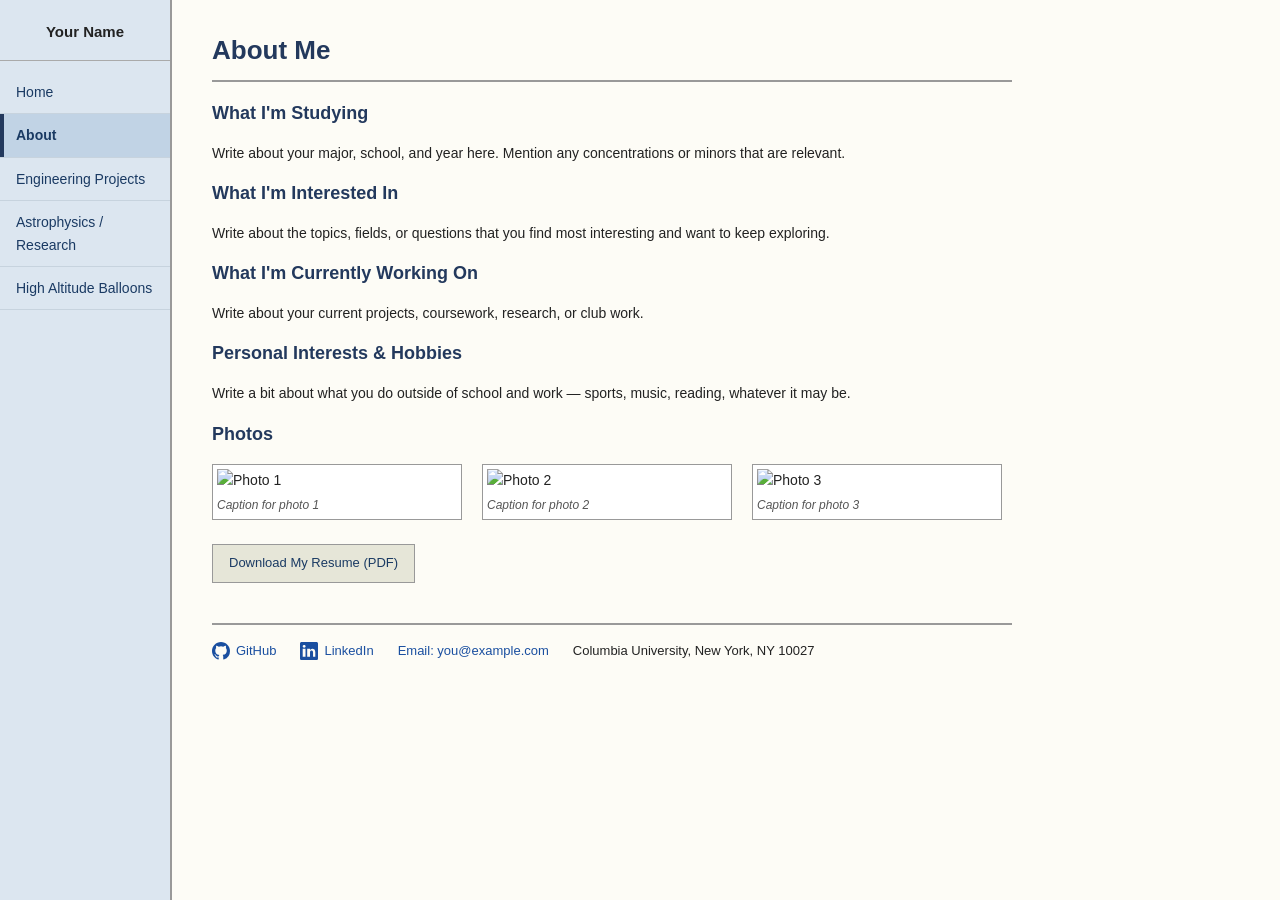
==== about.html @ 8f31b930 "Add files via upload" ====
<!DOCTYPE html>
<html lang="en">
<head>
<meta charset="UTF-8">
<meta name="viewport" content="width=device-width, initial-scale=1.0">
<title>About - Your Name</title>
<link rel="stylesheet" href="style.css">
</head>
<body>
<div class="page">

  <nav class="sidebar">
    <div class="sidebar-title">Your Name</div>
    <ul>
      <li><a href="index.html">Home</a></li>
      <li><a href="about.html" class="current">About</a></li>
      <li><a href="engineering.html">Engineering Projects</a></li>
      <li><a href="astrophysics.html">Astrophysics / Research</a></li>
      <li><a href="balloons.html">High Altitude Balloons</a></li>
    </ul>
  </nav>

  <main class="content">

    <h1>About Me</h1>

    <h2>What I'm Studying</h2>
    <p>
      Write about your major, school, and year here. Mention any concentrations
      or minors that are relevant.
    </p>

    <h2>What I'm Interested In</h2>
    <p>
      Write about the topics, fields, or questions that you find most interesting
      and want to keep exploring.
    </p>

    <h2>What I'm Currently Working On</h2>
    <p>
      Write about your current projects, coursework, research, or club work.
    </p>

    <h2>Personal Interests &amp; Hobbies</h2>
    <p>
      Write a bit about what you do outside of school and work — sports, music,
      reading, whatever it may be.
    </p>

    <h2>Photos</h2>
    <div class="photo-row">
      <figure class="photo">
        <img src="images/about1.png" alt="Photo 1" width="240">
        <figcaption class="caption">Caption for photo 1</figcaption>
      </figure>
      <figure class="photo">
        <img src="images/about2.png" alt="Photo 2" width="240">
        <figcaption class="caption">Caption for photo 2</figcaption>
      </figure>
      <figure class="photo">
        <img src="images/about3.png" alt="Photo 3" width="240">
        <figcaption class="caption">Caption for photo 3</figcaption>
      </figure>
    </div>

    <p>
      <a class="button" href="pdfs/resume.pdf" target="_blank" rel="noopener">Download My Resume (PDF)</a>
    </p>

    <footer class="contact-bar">
      <a href="https://github.com/yourusername" target="_blank" rel="noopener">
        <svg viewBox="0 0 16 16" aria-hidden="true"><path d="M8 0C3.58 0 0 3.58 0 8c0 3.54 2.29 6.53 5.47 7.59.4.07.55-.17.55-.38
        0-.19-.01-.82-.01-1.49-2.01.37-2.53-.49-2.69-.94-.09-.23-.48-.94-.82-1.13-.28-.15-.68-.52-.01-.53.63-.01 1.08.58
        1.23.82.72 1.21 1.87.87 2.33.66.07-.52.28-.87.51-1.07-1.78-.2-3.64-.89-3.64-3.95
        0-.87.31-1.59.82-2.15-.08-.2-.36-1.02.08-2.12 0 0 .67-.21 2.2.82a7.6 7.6 0 0 1 4 0c1.53-1.04 2.2-.82
        2.2-.82.44 1.1.16 1.92.08 2.12.51.56.82 1.27.82 2.15 0 3.07-1.87 3.75-3.65 3.95.29.25.54.73.54 1.48
        0 1.07-.01 1.93-.01 2.2 0 .21.15.46.55.38A8.01 8.01 0 0 0 16 8c0-4.42-3.58-8-8-8Z"/></svg>
        GitHub
      </a>
      <a href="https://linkedin.com/in/yourusername" target="_blank" rel="noopener">
        <svg viewBox="0 0 16 16" aria-hidden="true"><path d="M0 1.4C0 .6.6 0 1.5 0h13C15.4 0 16 .6 16 1.4v13.2c0 .8-.6
        1.4-1.5 1.4h-13C.6 16 0 15.4 0 14.6zM4.9 6.1H2.4V13h2.5zM3.7 5C4.5 5 5 4.5 5 3.8 5 3.1 4.5 2.6 3.7 2.6c-.8
        0-1.3.5-1.3 1.2 0 .7.5 1.2 1.3 1.2zM13.6 13V9.1c0-2.1-1.1-3.1-2.6-3.1-1.2 0-1.8.7-2.1
        1.2V6.1H6.4c0 .1 0 6 0 6.9h2.5V9.1c0-.2 0-.4.1-.6.2-.4.6-.9 1.3-.9.9 0 1.3.7 1.3 1.7V13z"/></svg>
        LinkedIn
      </a>
      <a href="mailto:you@example.com">Email: you@example.com</a>
      <span>Columbia University, New York, NY 10027</span>
    </footer>

  </main>
</div>
</body>
</html>
---- style.css ----
/* ---------------------------------------------------
   Basic page setup
--------------------------------------------------- */
body {
  margin: 0;
  background: #fdfcf6;
  color: #222222;
  font-family: Verdana, Geneva, Tahoma, sans-serif;
  font-size: 14px;
  line-height: 1.6;
}

h1, h2, h3 {
  font-family: Verdana, Geneva, Tahoma, sans-serif;
  color: #23395d;
}

h1 {
  font-size: 26px;
  border-bottom: 2px solid #999999;
  padding-bottom: 8px;
  margin-top: 0;
}

h2 {
  font-size: 18px;
  margin-bottom: 6px;
}

a {
  color: #1a4fa0;
  text-decoration: underline;
}

a:hover {
  color: #a03d1a;
}

hr {
  border: none;
  border-top: 1px solid #bbbbbb;
  margin: 30px 0;
}

/* ---------------------------------------------------
   Page layout: sidebar + content
--------------------------------------------------- */
.page {
  display: flex;
  min-height: 100vh;
}

.sidebar {
  width: 170px;
  flex-shrink: 0;
  background: #dce6f0;
  border-right: 2px solid #999999;
  padding: 20px 0;
}

.sidebar-title {
  font-weight: bold;
  font-size: 15px;
  text-align: center;
  padding: 0 10px 16px;
  border-bottom: 1px solid #aaaaaa;
  margin-bottom: 10px;
}

.sidebar ul {
  list-style: none;
  margin: 0;
  padding: 0;
}

.sidebar li {
  border-bottom: 1px solid #c7d3de;
}

.sidebar a {
  display: block;
  padding: 10px 16px;
  text-decoration: none;
  color: #1a3a63;
}

.sidebar a:hover {
  color: #a03d1a;
  background: #cddcea;
}

.sidebar a.current {
  font-weight: bold;
  background: #c1d3e5;
  border-left: 4px solid #23395d;
  padding-left: 12px;
}

.content {
  flex-grow: 1;
  padding: 30px 40px 50px;
  max-width: 800px;
}

/* ---------------------------------------------------
   Photos
--------------------------------------------------- */
.photo {
  border: 1px solid #999999;
  background: #ffffff;
  padding: 4px;
  display: inline-block;
}

.photo img {
  display: block;
  max-width: 100%;
  height: auto;
}

.caption {
  font-size: 12px;
  font-style: italic;
  color: #555555;
  margin: 4px 0 0;
}

.photo-row {
  display: flex;
  gap: 20px;
  flex-wrap: wrap;
  margin: 16px 0;
}

.photo-row figure {
  margin: 0;
}

/* floated photos for the balloons page, text wraps around */
figure.float-left {
  float: left;
  margin: 4px 18px 12px 0;
}

figure.float-right {
  float: right;
  margin: 4px 0 12px 18px;
}

.clear {
  clear: both;
}

/* ---------------------------------------------------
   Home page
--------------------------------------------------- */
.big-name {
  font-size: 44px;
  margin: 10px 0 4px;
  border-bottom: none;
  color: #23395d;
}

.titles {
  font-size: 15px;
  color: #444444;
  margin: 0 0 24px;
}

.home-layout {
  display: flex;
  gap: 30px;
  align-items: flex-start;
  flex-wrap: wrap;
}

.home-text {
  flex: 1;
  min-width: 260px;
}

.home-links {
  padding-left: 20px;
}

.home-links li {
  margin-bottom: 6px;
}

/* ---------------------------------------------------
   Contact bar (home + about page footer)
--------------------------------------------------- */
.contact-bar {
  margin-top: 40px;
  padding-top: 16px;
  border-top: 2px solid #999999;
  display: flex;
  align-items: center;
  gap: 24px;
  flex-wrap: wrap;
  font-size: 13px;
}

.contact-bar a {
  display: inline-flex;
  align-items: center;
  gap: 6px;
  text-decoration: none;
  color: #1a4fa0;
}

.contact-bar a:hover {
  color: #a03d1a;
}

.contact-bar svg {
  width: 18px;
  height: 18px;
  fill: #1a4fa0;
}

.contact-bar a:hover svg {
  fill: #a03d1a;
}

/* ---------------------------------------------------
   Buttons (resume download, etc.)
--------------------------------------------------- */
.button {
  display: inline-block;
  margin-top: 8px;
  padding: 8px 16px;
  background: #e6e6d8;
  border: 1px solid #999999;
  color: #1a3a63;
  text-decoration: none;
  font-size: 13px;
}

.button:hover {
  color: #a03d1a;
  border-color: #a03d1a;
}

/* ---------------------------------------------------
   Project / research sections
--------------------------------------------------- */
.project {
  margin-bottom: 10px;
}

.skills {
  font-style: italic;
  color: #555555;
  margin-top: -4px;
  margin-bottom: 12px;
  font-size: 13px;
}

.pdf-embed {
  width: 100%;
  height: 500px;
  border: 1px solid #999999;
  margin-top: 8px;
}

/* ---------------------------------------------------
   Balloons page term sections
--------------------------------------------------- */
.term-section {
  margin-bottom: 20px;
}

/* ---------------------------------------------------
   Small screens
--------------------------------------------------- */
@media (max-width: 640px) {
  .page {
    flex-direction: column;
  }

  .sidebar {
    width: auto;
    border-right: none;
    border-bottom: 2px solid #999999;
  }

  .content {
    padding: 20px;
  }

  figure.float-left,
  figure.float-right {
    float: none;
    margin: 0 0 12px;
  }
}
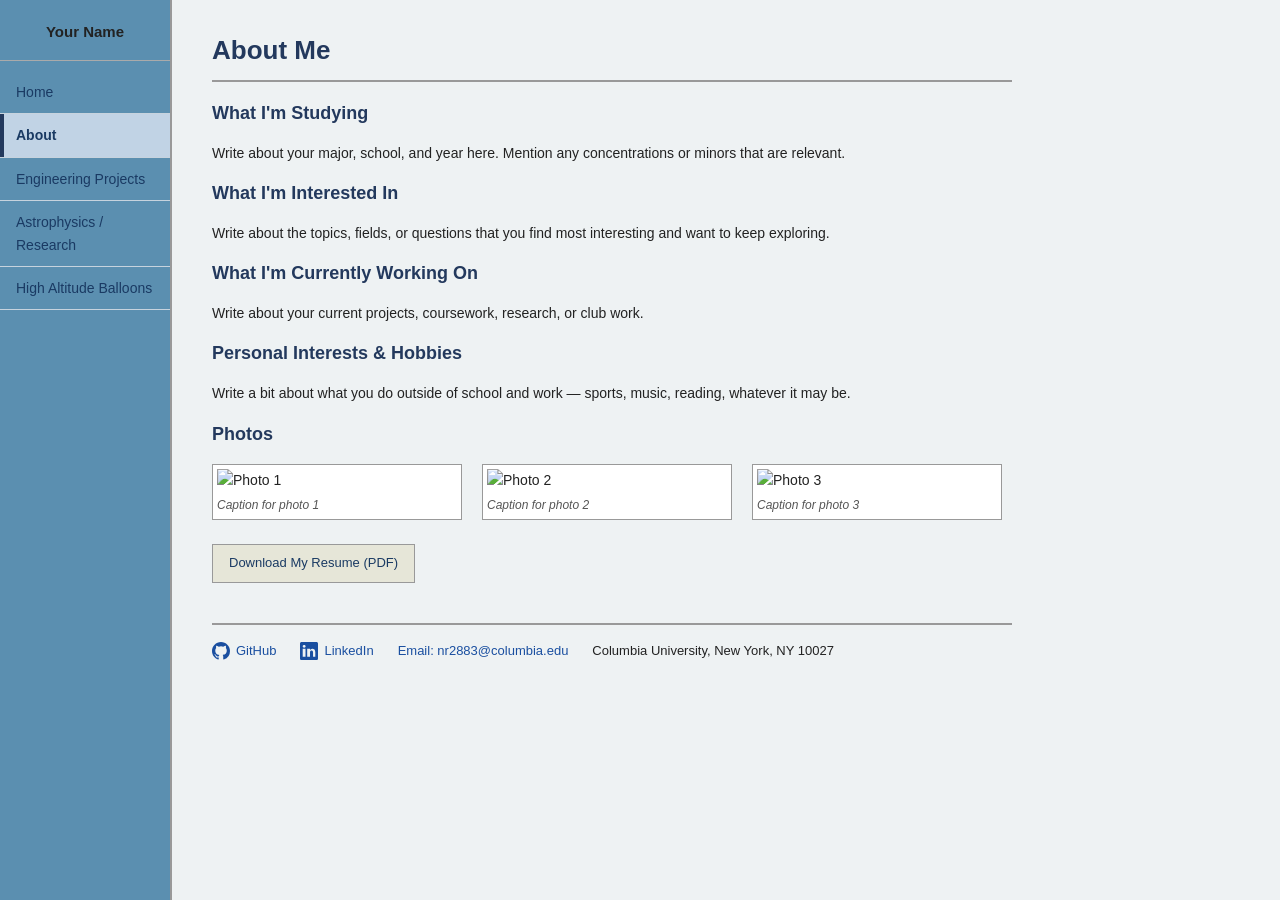
==== commit 4c7cc237: "Update about.html" ====
--- a/about.html
+++ b/about.html
@@ -68,7 +68,7 @@
     </p>
 
     <footer class="contact-bar">
-      <a href="https://github.com/yourusername" target="_blank" rel="noopener">
+      <a href="https://github.com/NathanielRodgers" target="_blank" rel="noopener">
         <svg viewBox="0 0 16 16" aria-hidden="true"><path d="M8 0C3.58 0 0 3.58 0 8c0 3.54 2.29 6.53 5.47 7.59.4.07.55-.17.55-.38
         0-.19-.01-.82-.01-1.49-2.01.37-2.53-.49-2.69-.94-.09-.23-.48-.94-.82-1.13-.28-.15-.68-.52-.01-.53.63-.01 1.08.58
         1.23.82.72 1.21 1.87.87 2.33.66.07-.52.28-.87.51-1.07-1.78-.2-3.64-.89-3.64-3.95
@@ -77,14 +77,14 @@
         0 1.07-.01 1.93-.01 2.2 0 .21.15.46.55.38A8.01 8.01 0 0 0 16 8c0-4.42-3.58-8-8-8Z"/></svg>
         GitHub
       </a>
-      <a href="https://linkedin.com/in/yourusername" target="_blank" rel="noopener">
+      <a href="https://www.linkedin.com/in/nathaniel-rodgers/" target="_blank" rel="noopener">
         <svg viewBox="0 0 16 16" aria-hidden="true"><path d="M0 1.4C0 .6.6 0 1.5 0h13C15.4 0 16 .6 16 1.4v13.2c0 .8-.6
         1.4-1.5 1.4h-13C.6 16 0 15.4 0 14.6zM4.9 6.1H2.4V13h2.5zM3.7 5C4.5 5 5 4.5 5 3.8 5 3.1 4.5 2.6 3.7 2.6c-.8
         0-1.3.5-1.3 1.2 0 .7.5 1.2 1.3 1.2zM13.6 13V9.1c0-2.1-1.1-3.1-2.6-3.1-1.2 0-1.8.7-2.1
         1.2V6.1H6.4c0 .1 0 6 0 6.9h2.5V9.1c0-.2 0-.4.1-.6.2-.4.6-.9 1.3-.9.9 0 1.3.7 1.3 1.7V13z"/></svg>
         LinkedIn
       </a>
-      <a href="mailto:you@example.com">Email: you@example.com</a>
+      <a href="mailto:nr2883@columbia.edu">Email: nr2883@columbia.edu</a>
       <span>Columbia University, New York, NY 10027</span>
     </footer>
 
--- a/style.css
+++ b/style.css
@@ -3,7 +3,7 @@
 --------------------------------------------------- */
 body {
   margin: 0;
-  background: #fdfcf6;
+  background: #eef2f3;
   color: #222222;
   font-family: Verdana, Geneva, Tahoma, sans-serif;
   font-size: 14px;
@@ -53,7 +53,7 @@
 .sidebar {
   width: 170px;
   flex-shrink: 0;
-  background: #dce6f0;
+  background: #5b8fb0;;
   border-right: 2px solid #999999;
   padding: 20px 0;
 }
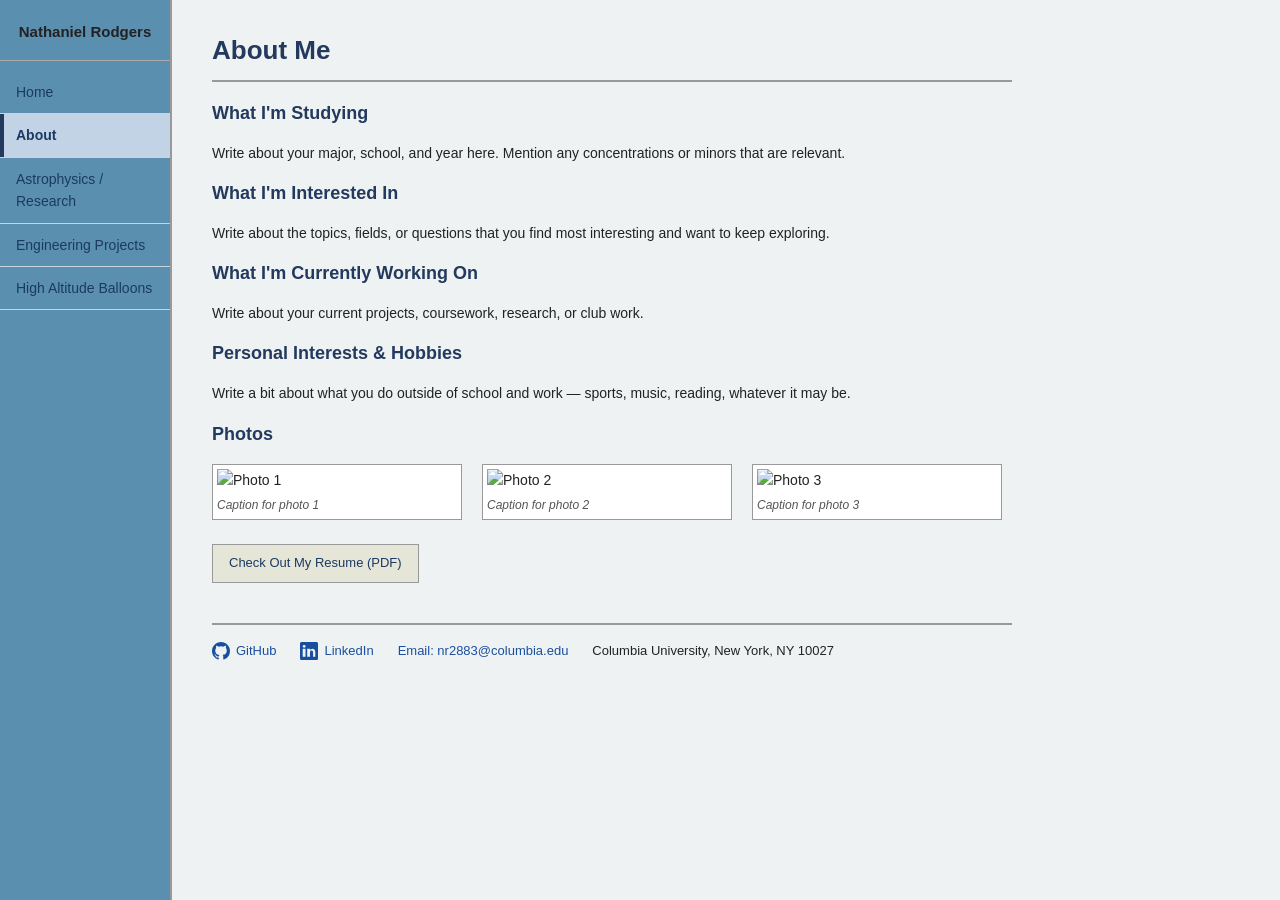
==== commit 42b9d465: "Update about.html" ====
--- a/about.html
+++ b/about.html
@@ -3,19 +3,19 @@
 <head>
 <meta charset="UTF-8">
 <meta name="viewport" content="width=device-width, initial-scale=1.0">
-<title>About - Your Name</title>
+<title>About - Nathaniel Rodgers</title>
 <link rel="stylesheet" href="style.css">
 </head>
 <body>
 <div class="page">
 
   <nav class="sidebar">
-    <div class="sidebar-title">Your Name</div>
+    <div class="sidebar-title">Nathaniel Rodgers</div>
     <ul>
       <li><a href="index.html">Home</a></li>
       <li><a href="about.html" class="current">About</a></li>
+      <li><a href="astrophysics.html">Astrophysics / Research</a></li>
       <li><a href="engineering.html">Engineering Projects</a></li>
-      <li><a href="astrophysics.html">Astrophysics / Research</a></li>
       <li><a href="balloons.html">High Altitude Balloons</a></li>
     </ul>
   </nav>
@@ -64,7 +64,7 @@
     </div>
 
     <p>
-      <a class="button" href="pdfs/resume.pdf" target="_blank" rel="noopener">Download My Resume (PDF)</a>
+      <a class="button" href="pdfs/resume.pdf" target="_blank" rel="noopener">Check Out My Resume (PDF)</a>
     </p>
 
     <footer class="contact-bar">
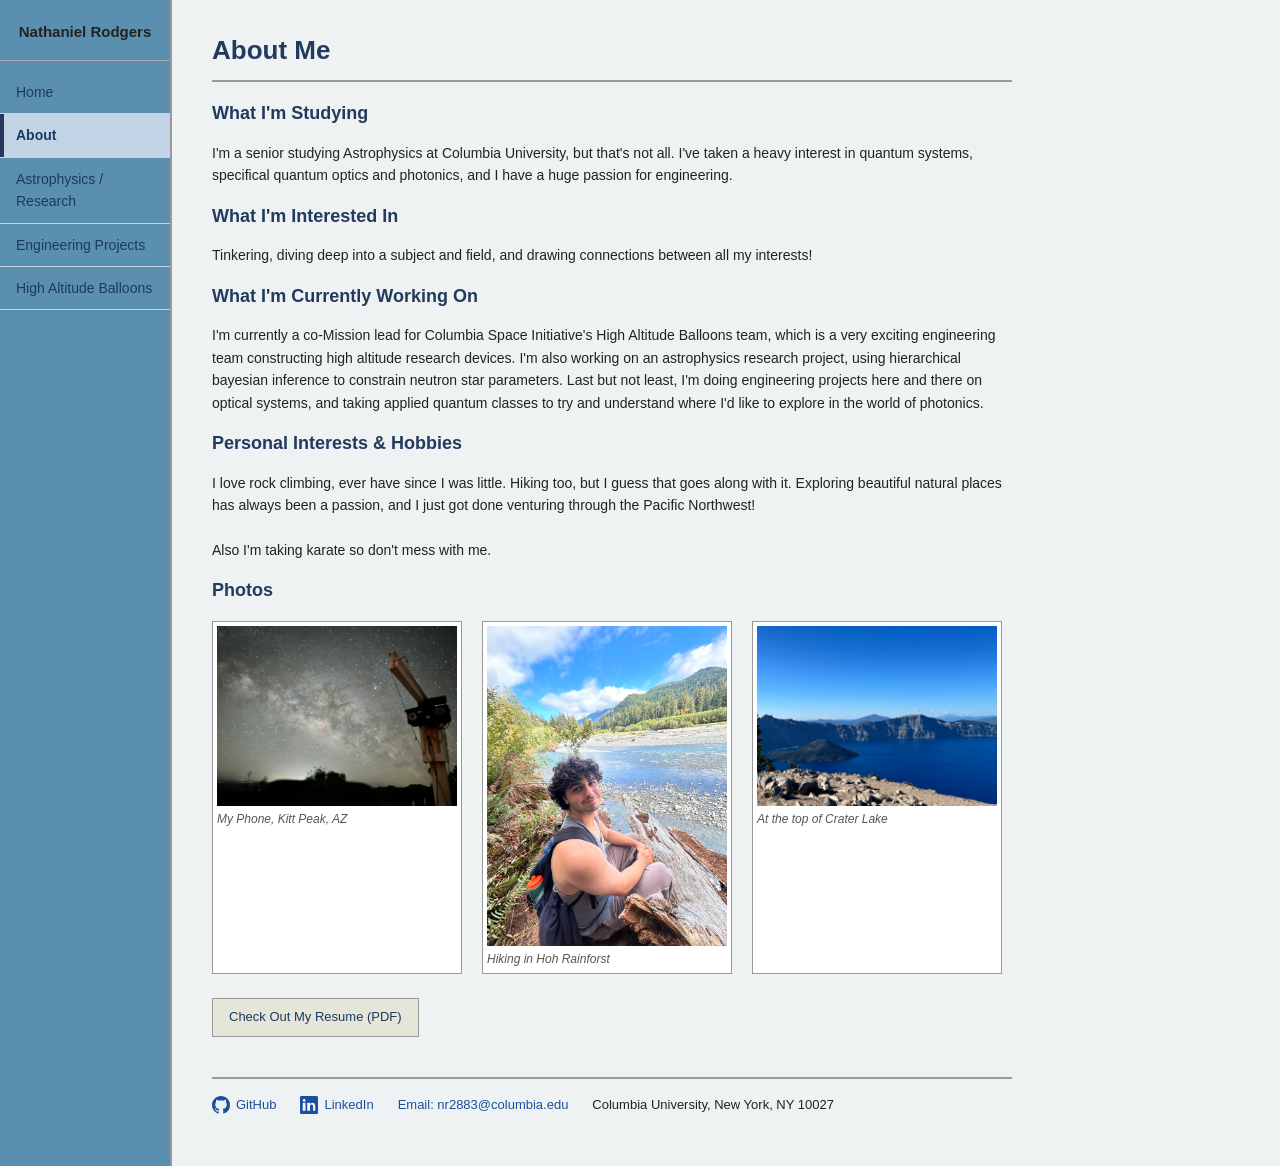
==== commit 44d15f50: "about section complete" ====
--- a/about.html
+++ b/about.html
@@ -3,7 +3,7 @@
 <head>
 <meta charset="UTF-8">
 <meta name="viewport" content="width=device-width, initial-scale=1.0">
-<title>About - Nathaniel Rodgers</title>
+<title>Nathaniel Rodgers - About</title>
 <link rel="stylesheet" href="style.css">
 </head>
 <body>
@@ -26,40 +26,44 @@
 
     <h2>What I'm Studying</h2>
     <p>
-      Write about your major, school, and year here. Mention any concentrations
-      or minors that are relevant.
+      I'm a senior studying Astrophysics at Columbia University, but that's not all. I've taken a heavy interest
+      in quantum systems, specifical quantum optics and photonics, and I have a huge passion for engineering.
     </p>
 
     <h2>What I'm Interested In</h2>
     <p>
-      Write about the topics, fields, or questions that you find most interesting
-      and want to keep exploring.
+      Tinkering, diving deep into a subject and field, and drawing connections between all my interests!
     </p>
 
     <h2>What I'm Currently Working On</h2>
     <p>
-      Write about your current projects, coursework, research, or club work.
+      I'm currently a co-Mission lead for Columbia Space Initiative's High Altitude Balloons team, which is a very exciting
+      engineering team constructing high altitude research devices. I'm also working on an astrophysics research project,
+      using hierarchical bayesian inference to constrain neutron star parameters. Last but not least, I'm doing engineering
+      projects here and there on optical systems, and taking applied quantum classes to try and understand where I'd like to 
+      explore in the world of photonics. 
     </p>
 
     <h2>Personal Interests &amp; Hobbies</h2>
     <p>
-      Write a bit about what you do outside of school and work — sports, music,
-      reading, whatever it may be.
+      I love rock climbing, ever have since I was little. Hiking too, but I guess that goes along with it. Exploring beautiful
+      natural places has always been a passion, and I just got done venturing through the Pacific Northwest!<br><br>Also I'm taking
+      karate so don't mess with me.
     </p>
 
     <h2>Photos</h2>
     <div class="photo-row">
       <figure class="photo">
-        <img src="images/about1.png" alt="Photo 1" width="240">
-        <figcaption class="caption">Caption for photo 1</figcaption>
+        <img src="photos/about/milky_way.jpg" alt="milky way" width="240">
+        <figcaption class="caption">My Phone, Kitt Peak, AZ</figcaption>
       </figure>
       <figure class="photo">
-        <img src="images/about2.png" alt="Photo 2" width="240">
-        <figcaption class="caption">Caption for photo 2</figcaption>
+        <img src="photos/about/river_me.jpg" alt="picture of me on river" width="240">
+        <figcaption class="caption">Hiking in Hoh Rainforst</figcaption>
       </figure>
       <figure class="photo">
-        <img src="images/about3.png" alt="Photo 3" width="240">
-        <figcaption class="caption">Caption for photo 3</figcaption>
+        <img src="photos/about/crater_lake.jpg" alt="crater lake" width="240">
+        <figcaption class="caption">At the top of Crater Lake</figcaption>
       </figure>
     </div>
 
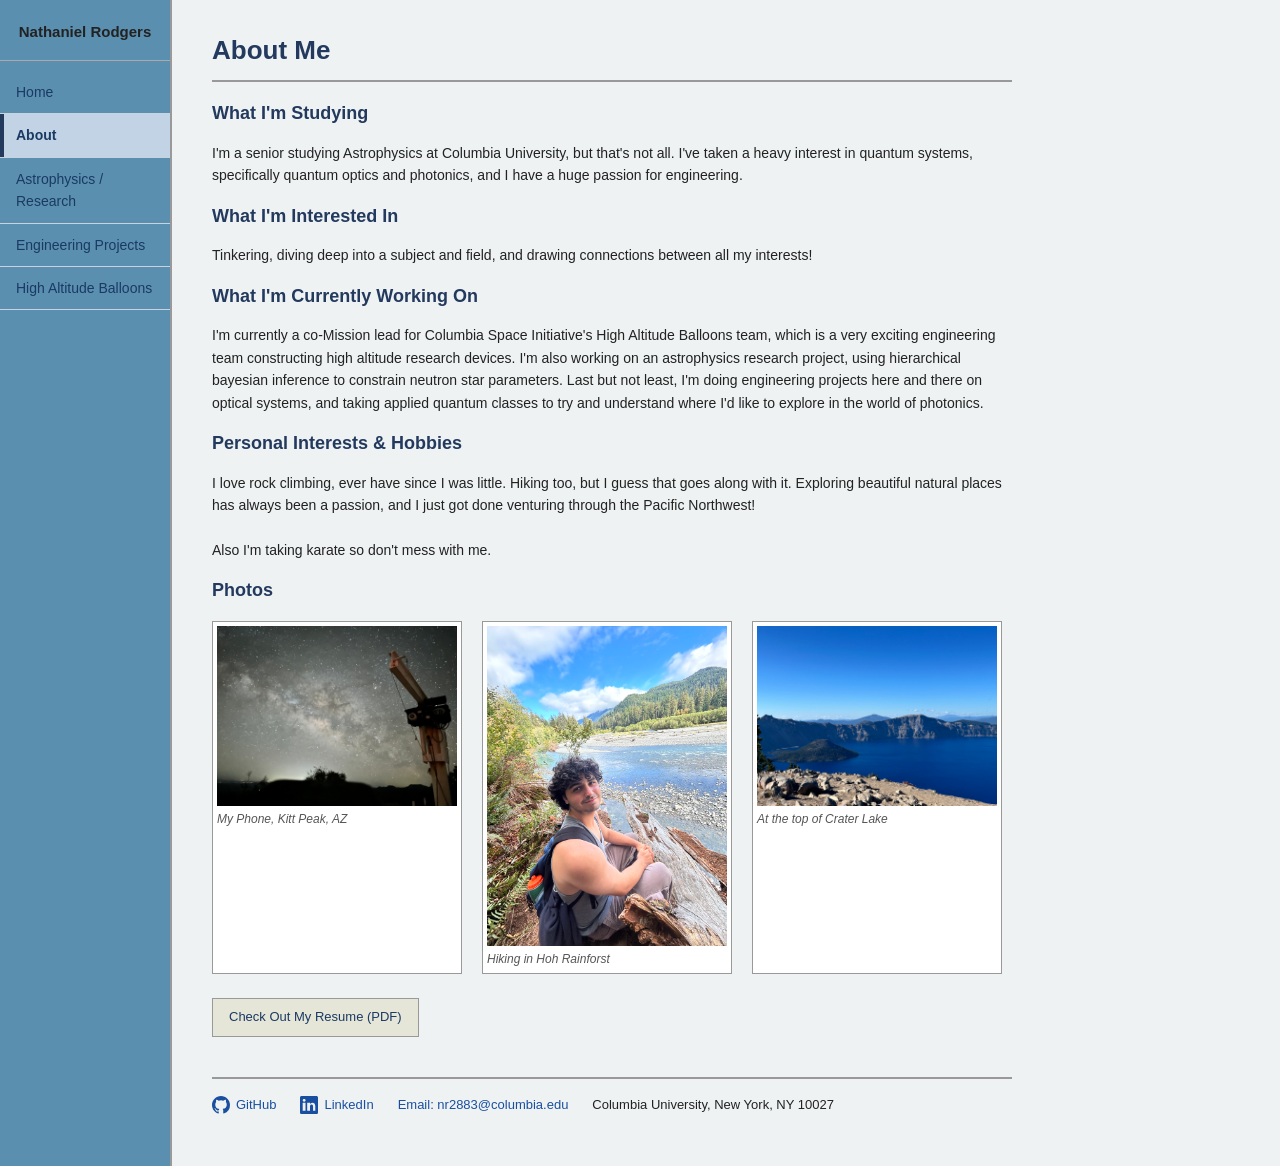
==== commit 20380d20: "fixing text" ====
--- a/about.html
+++ b/about.html
@@ -27,7 +27,7 @@
     <h2>What I'm Studying</h2>
     <p>
       I'm a senior studying Astrophysics at Columbia University, but that's not all. I've taken a heavy interest
-      in quantum systems, specifical quantum optics and photonics, and I have a huge passion for engineering.
+      in quantum systems, specifically quantum optics and photonics, and I have a huge passion for engineering.
     </p>
 
     <h2>What I'm Interested In</h2>
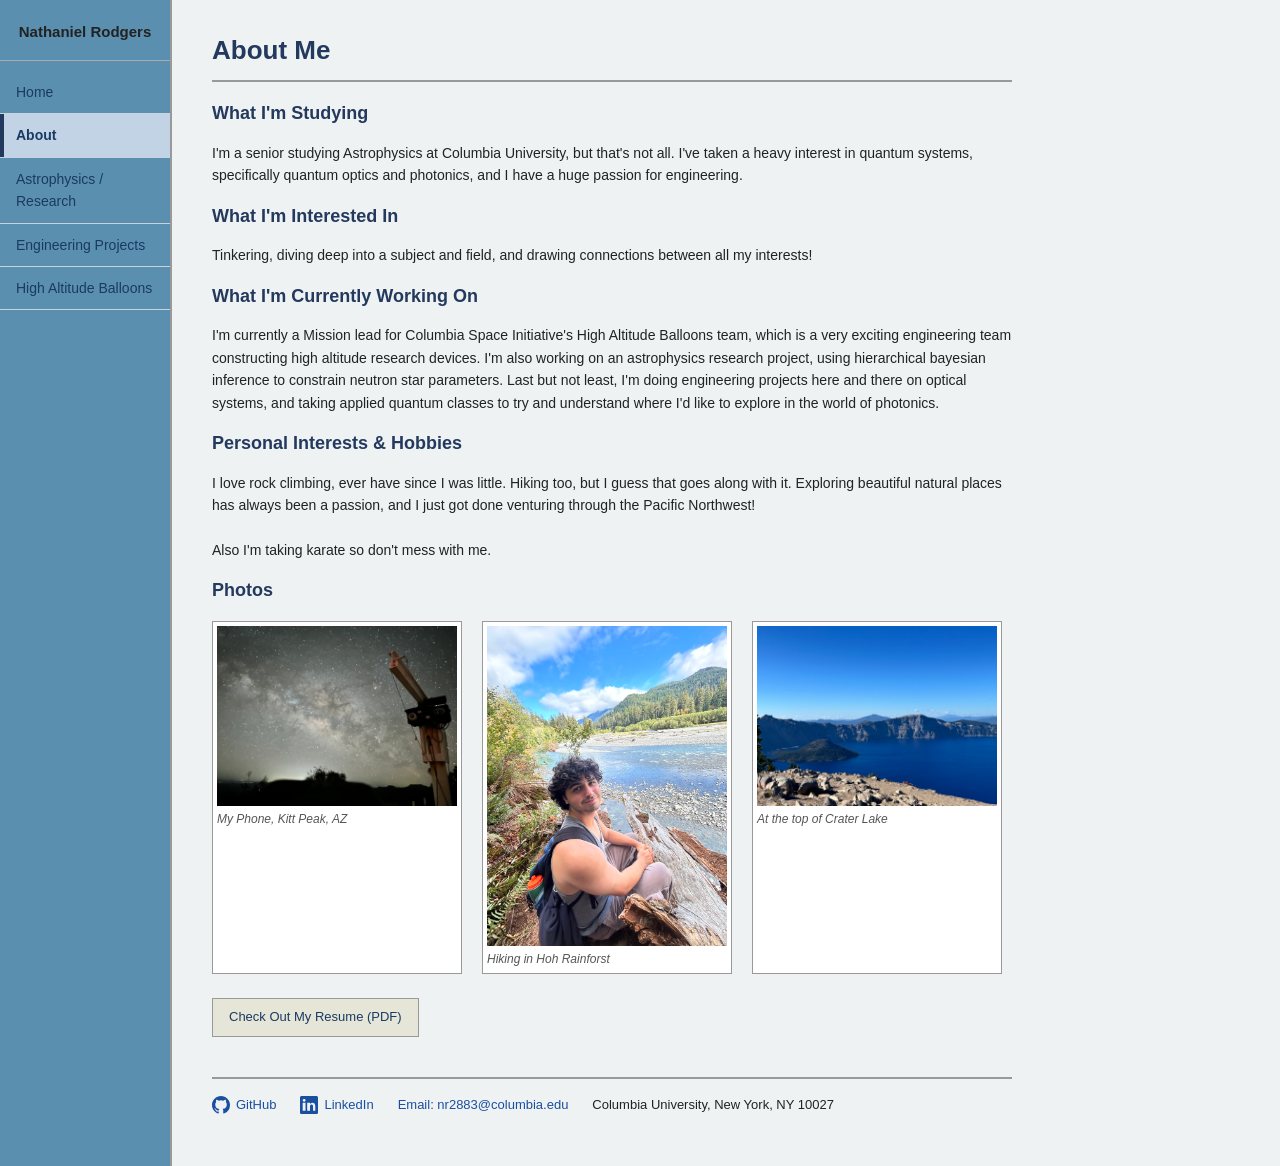
==== commit f6865557: "Update about.html" ====
--- a/about.html
+++ b/about.html
@@ -37,7 +37,7 @@
 
     <h2>What I'm Currently Working On</h2>
     <p>
-      I'm currently a co-Mission lead for Columbia Space Initiative's High Altitude Balloons team, which is a very exciting
+      I'm currently a Mission lead for Columbia Space Initiative's High Altitude Balloons team, which is a very exciting
       engineering team constructing high altitude research devices. I'm also working on an astrophysics research project,
       using hierarchical bayesian inference to constrain neutron star parameters. Last but not least, I'm doing engineering
       projects here and there on optical systems, and taking applied quantum classes to try and understand where I'd like to 
